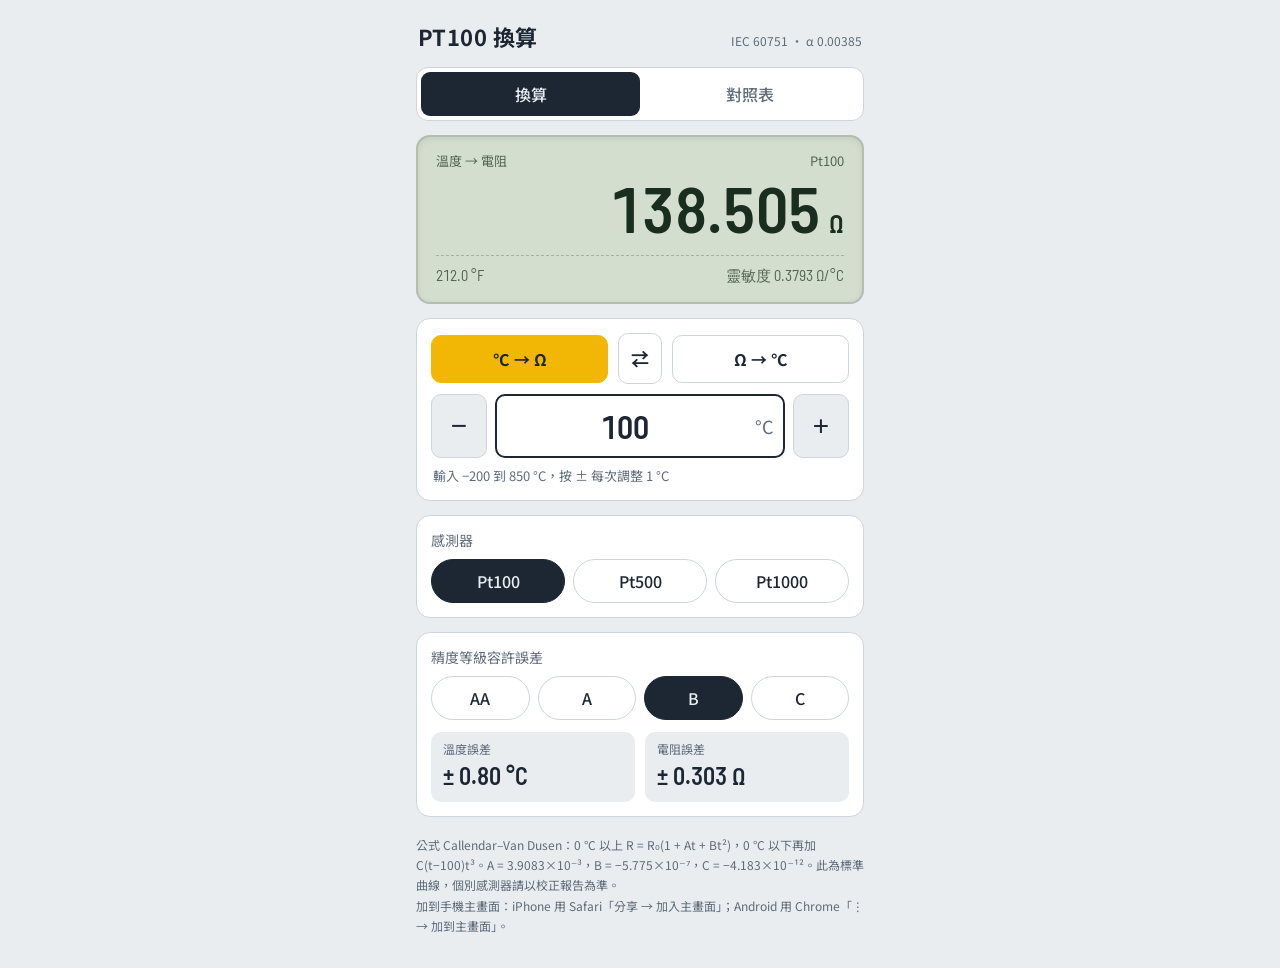
==== index.html @ a7bcea41 "新增 PT100 換算工具 PT100 換算" ====
<!DOCTYPE html>
<html lang="zh-Hant">
<head>
<meta charset="utf-8">
<meta name="viewport" content="width=device-width, initial-scale=1, viewport-fit=cover">
<meta name="apple-mobile-web-app-capable" content="yes">
<meta name="mobile-web-app-capable" content="yes">
<meta name="apple-mobile-web-app-title" content="PT100換算">
<meta name="theme-color" content="#E9EDF0">
<title>PT100 換算</title>
<link rel="preconnect" href="https://fonts.googleapis.com">
<link rel="preconnect" href="https://fonts.gstatic.com" crossorigin>
<link href="https://fonts.googleapis.com/css2?family=Barlow+Semi+Condensed:wght@500;600;700&family=Noto+Sans+TC:wght@400;500;700&display=swap" rel="stylesheet">
<style>
:root{
  --bg:#E9EDF0; --surface:#FFFFFF; --ink:#1C2733; --muted:#5E6B78; --line:#CDD5DC;
  --lcd:#D4DECF; --lcd-ink:#1A2E1F; --lcd-dim:#4F6553; --signal:#F2B705; --signal-ink:#1C2733;
  --warn:#B3261E;
  color-scheme: light;
}
@media (prefers-color-scheme: dark){
  :root:not([data-theme="light"]){
    --bg:#151B21; --surface:#1F2730; --ink:#E6EBEF; --muted:#97A3AE; --line:#33404C;
    --lcd:#22301F; --lcd-ink:#C9F0B8; --lcd-dim:#86A57B; --signal:#F2B705; --signal-ink:#151B21;
    --warn:#FF8A80; color-scheme: dark;
  }
}
:root[data-theme="dark"]{
  --bg:#151B21; --surface:#1F2730; --ink:#E6EBEF; --muted:#97A3AE; --line:#33404C;
  --lcd:#22301F; --lcd-ink:#C9F0B8; --lcd-dim:#86A57B; --signal:#F2B705; --signal-ink:#151B21;
  --warn:#FF8A80; color-scheme: dark;
}
:root{box-sizing:border-box;padding-top:env(safe-area-inset-top,0px);padding-bottom:env(safe-area-inset-bottom,0px);}
*,*::before,*::after{box-sizing:inherit}
html{scroll-padding-top:env(safe-area-inset-top,0px);background:var(--bg)}
body{margin:0;background:var(--bg);color:var(--ink);font-family:"Noto Sans TC","PingFang TC","Microsoft JhengHei",system-ui,sans-serif;font-size:16px;line-height:1.5;-webkit-tap-highlight-color:transparent}
.num{font-family:"Barlow Semi Condensed","Roboto Condensed","Arial Narrow",sans-serif;font-variant-numeric:tabular-nums}
.wrap{max-width:480px;margin:0 auto;padding:16px 16px 32px}
header{display:flex;align-items:baseline;justify-content:space-between;margin:4px 2px 14px}
h1{font-size:22px;margin:0;font-weight:700;letter-spacing:.02em}
.std{font-size:12px;color:var(--muted)}

.tabs{display:grid;grid-template-columns:1fr 1fr;background:var(--surface);border:1px solid var(--line);border-radius:12px;padding:4px;margin-bottom:14px}
.tabs button{border:0;background:transparent;color:var(--muted);font:inherit;font-weight:500;padding:10px 0;border-radius:9px;cursor:pointer}
.tabs button[aria-selected="true"]{background:var(--ink);color:var(--bg)}

/* readout */
.lcd{background:var(--lcd);color:var(--lcd-ink);border-radius:14px;padding:14px 18px 16px;border:2px solid color-mix(in srgb,var(--lcd-ink) 18%,transparent);box-shadow:inset 0 2px 6px rgba(0,0,0,.08)}
.lcd-top{display:flex;justify-content:space-between;font-size:13px;color:var(--lcd-dim)}
.lcd-main{display:flex;align-items:baseline;justify-content:flex-end;gap:8px;margin-top:2px;min-height:76px}
.lcd-val{font-size:64px;font-weight:600;line-height:1.1;letter-spacing:.01em;overflow-wrap:anywhere;text-align:right}
.lcd-unit{font-size:26px;font-weight:600}
.lcd-sub{display:flex;justify-content:space-between;font-size:15px;color:var(--lcd-dim);border-top:1px dashed color-mix(in srgb,var(--lcd-ink) 25%,transparent);padding-top:8px;margin-top:6px}
.lcd.err .lcd-val{font-size:28px;color:var(--warn)}

.panel{background:var(--surface);border:1px solid var(--line);border-radius:14px;padding:14px;margin-top:14px}
.label{font-size:14px;color:var(--muted);margin:0 0 8px}
.dir{display:flex;align-items:center;gap:10px;margin-bottom:10px}
.dir button{flex:1;border:1px solid var(--line);background:transparent;color:var(--ink);font:inherit;font-weight:700;padding:11px 8px;border-radius:10px;cursor:pointer}
.dir button[aria-pressed="true"]{background:var(--signal);color:var(--signal-ink);border-color:var(--signal)}
.swap{flex:0 0 auto !important;width:44px;font-size:18px !important}

.entry{display:grid;grid-template-columns:56px 1fr 56px;gap:8px;align-items:stretch}
.entry button{border:1px solid var(--line);background:var(--bg);color:var(--ink);font-size:28px;line-height:1;border-radius:10px;cursor:pointer;touch-action:manipulation}
.entry button:active{background:var(--signal);color:var(--signal-ink)}
.field{position:relative}
.field input{width:100%;height:64px;border:2px solid var(--ink);border-radius:10px;background:var(--surface);color:var(--ink);font-size:32px;font-weight:600;text-align:center;padding:0 40px 0 10px}
.field input:focus{outline:3px solid var(--signal);outline-offset:1px}
.field span{position:absolute;right:12px;top:50%;transform:translateY(-50%);color:var(--muted);font-size:18px;pointer-events:none}
.hint{font-size:13px;color:var(--muted);margin:8px 2px 0}

.chips{display:flex;gap:8px;flex-wrap:wrap}
.chips button{flex:1;min-width:64px;border:1px solid var(--line);background:transparent;color:var(--ink);font:inherit;font-weight:500;padding:9px 6px;border-radius:999px;cursor:pointer}
.chips button[aria-pressed="true"]{background:var(--ink);color:var(--bg);border-color:var(--ink)}
.row{display:flex;justify-content:space-between;align-items:center;gap:12px}
.row + .row{margin-top:12px}
.wire{display:flex;align-items:center;gap:8px}
.wire input{width:96px;height:42px;border:1px solid var(--line);border-radius:8px;background:var(--bg);color:var(--ink);font-size:18px;text-align:center}
.tol{display:grid;grid-template-columns:1fr 1fr;gap:10px;margin-top:12px}
.tol div{background:var(--bg);border-radius:10px;padding:8px 12px}
.tol small{display:block;font-size:12px;color:var(--muted)}
.tol b{font-size:24px;font-weight:600}

/* table */
.find{display:flex;gap:8px;align-items:center}
.find input{flex:1;height:48px;border:2px solid var(--ink);border-radius:10px;background:var(--surface);color:var(--ink);font-size:22px;text-align:center}
.find select{height:48px;border:1px solid var(--line);border-radius:10px;background:var(--surface);color:var(--ink);font:inherit;padding:0 8px}
.tbl{margin-top:12px;background:var(--surface);border:1px solid var(--line);border-radius:14px;overflow:hidden}
.tbl-head,.tr{display:grid;grid-template-columns:1fr 1.2fr 1.2fr 1fr;text-align:right;padding:0 14px}
.tbl-head{background:var(--ink);color:var(--bg);font-size:13px;padding-top:9px;padding-bottom:9px;position:sticky;top:env(safe-area-inset-top,0px);z-index:2}
.tbl-body{position:relative;max-height:60vh;overflow-y:auto;-webkit-overflow-scrolling:touch}
.tr{font-size:18px;padding-top:7px;padding-bottom:7px;border-bottom:1px solid var(--line)}
.tr.ten{background:color-mix(in srgb,var(--signal) 10%,transparent)}
.tr.hit{background:var(--signal);color:var(--signal-ink);font-weight:700}
.tr span:first-child{font-weight:600}
.tr span:last-child,.tbl-head span:last-child{color:var(--muted)}
.tr.hit span:last-child{color:inherit}

footer{font-size:12px;color:var(--muted);margin-top:18px;line-height:1.7}
[hidden]{display:none !important}
@media (prefers-reduced-motion:no-preference){.lcd-val{transition:color .2s}}
</style>
</head>
<body>
<div class="wrap">
  <header>
    <h1>PT100 換算</h1>
    <span class="std">IEC 60751 · α 0.00385</span>
  </header>

  <div class="tabs" role="tablist">
    <button role="tab" aria-selected="true" data-tab="calc">換算</button>
    <button role="tab" aria-selected="false" data-tab="table">對照表</button>
  </div>

  <section id="calc">
    <div class="lcd" id="lcd" aria-live="polite">
      <div class="lcd-top"><span id="lcdMode">溫度 → 電阻</span><span id="lcdSensor">Pt100</span></div>
      <div class="lcd-main"><span class="lcd-val num" id="out">—</span><span class="lcd-unit num" id="outUnit">Ω</span></div>
      <div class="lcd-sub num"><span id="sub1"></span><span id="sub2"></span></div>
    </div>

    <div class="panel">
      <div class="dir">
        <button id="dT" aria-pressed="true">°C → Ω</button>
        <button class="swap" id="swap" aria-label="切換方向">⇄</button>
        <button id="dR" aria-pressed="false">Ω → °C</button>
      </div>
      <div class="entry">
        <button id="minus" aria-label="減少">−</button>
        <div class="field">
          <input id="inp" class="num" type="text" inputmode="decimal" enterkeyhint="done" autocomplete="off" value="100">
          <span id="inUnit">°C</span>
        </div>
        <button id="plus" aria-label="增加">+</button>
      </div>
      <p class="hint" id="hint">輸入 −200 到 850 °C，按 ± 每次調整 1 °C</p>
    </div>

    <div class="panel">
      <p class="label">感測器</p>
      <div class="chips" id="sensor">
        <button data-r0="100" aria-pressed="true">Pt100</button>
        <button data-r0="500" aria-pressed="false">Pt500</button>
        <button data-r0="1000" aria-pressed="false">Pt1000</button>
      </div>
      <div id="wireRow" hidden>
        <div class="row" style="margin-top:14px">
          <span>二線式導線電阻（來回合計）</span>
          <div class="wire"><input id="wire" class="num" type="text" inputmode="decimal" value="0"><span>Ω</span></div>
        </div>
        <p class="hint">三線或四線式接法填 0。填入後會先扣掉導線電阻再換算。</p>
      </div>
    </div>

    <div class="panel">
      <p class="label">精度等級容許誤差</p>
      <div class="chips" id="cls">
        <button data-c="AA" aria-pressed="false">AA</button>
        <button data-c="A" aria-pressed="false">A</button>
        <button data-c="B" aria-pressed="true">B</button>
        <button data-c="C" aria-pressed="false">C</button>
      </div>
      <div class="tol">
        <div><small>溫度誤差</small><b class="num" id="tolT">—</b></div>
        <div><small>電阻誤差</small><b class="num" id="tolR">—</b></div>
      </div>
    </div>
  </section>

  <section id="table" hidden>
    <div class="find">
      <input id="jump" class="num" type="text" inputmode="decimal" placeholder="跳到溫度 °C">
      <select id="step" aria-label="間隔">
        <option value="1">每 1 °C</option>
        <option value="5">每 5 °C</option>
        <option value="10" selected>每 10 °C</option>
      </select>
    </div>
    <div class="tbl">
      <div class="tbl-head"><span>°C</span><span id="thR">Pt100 Ω</span><span>Ω/°C</span><span>°F</span></div>
      <div class="tbl-body" id="tbody"></div>
    </div>
  </section>

  <footer>
    公式 Callendar–Van Dusen：0 °C 以上 R = R₀(1 + At + Bt²)，0 °C 以下再加 C(t−100)t³。A = 3.9083×10⁻³，B = −5.775×10⁻⁷，C = −4.183×10⁻¹²。此為標準曲線，個別感測器請以校正報告為準。<br>
    加到手機主畫面：iPhone 用 Safari「分享 → 加入主畫面」；Android 用 Chrome「⋮ → 加到主畫面」。
  </footer>
</div>

<script>
const A=3.9083e-3,B=-5.775e-7,C=-4.183e-12,TMIN=-200,TMAX=850;
const R=(t,r0)=>r0*(1+A*t+B*t*t+(t<0?C*(t-100)*t*t*t:0));
const dR=(t,r0)=>r0*(A+2*B*t+(t<0?C*(4*t*t*t-300*t*t):0));
function T(r,r0){
  const q=(-A+Math.sqrt(Math.max(0,A*A-4*B*(1-r/r0))))/(2*B);
  if(r>=r0) return q;
  let t=q; for(let i=0;i<8;i++){t-= (R(t,r0)-r)/dR(t,r0);} return t;
}
const TOL={AA:[0.10,0.0017],A:[0.15,0.002],B:[0.30,0.005],C:[0.60,0.010]};
const $=id=>document.getElementById(id);
const fmt=(v,d)=>v.toLocaleString('zh-TW',{minimumFractionDigits:d,maximumFractionDigits:d});

let st={dir:'T',r0:100,cls:'B',tVal:'100',rVal:'138.51',wire:'0'};
try{const s=JSON.parse(localStorage.getItem('pt100')||'null'); if(s) st={...st,...s};}catch(e){}
const save=()=>{try{localStorage.setItem('pt100',JSON.stringify(st))}catch(e){}};

function parse(s){const v=parseFloat(String(s).replace(/[,，\s]/g,'').replace('−','-'));return isNaN(v)?null:v;}

function render(){
  const isT=st.dir==='T', name='Pt'+st.r0;
  $('dT').setAttribute('aria-pressed',isT); $('dR').setAttribute('aria-pressed',!isT);
  $('lcdMode').textContent=isT?'溫度 → 電阻':'電阻 → 溫度';
  $('lcdSensor').textContent=name; $('thR').textContent=name+' Ω';
  $('inUnit').textContent=isT?'°C':'Ω'; $('outUnit').textContent=isT?'Ω':'°C';
  $('wireRow').hidden=isT;
  $('hint').textContent=isT?'輸入 −200 到 850 °C，按 ± 每次調整 1 °C'
    :`輸入 ${fmt(R(TMIN,st.r0),2)} 到 ${fmt(R(TMAX,st.r0),2)} Ω，按 ± 每次調整 ${st.r0>=1000?'1':'0.1'} Ω`;
  document.querySelectorAll('#sensor button').forEach(b=>b.setAttribute('aria-pressed',+b.dataset.r0===st.r0));
  document.querySelectorAll('#cls button').forEach(b=>b.setAttribute('aria-pressed',b.dataset.c===st.cls));
  if(document.activeElement!==$('inp')) $('inp').value=isT?st.tVal:st.rVal;
  if(document.activeElement!==$('wire')) $('wire').value=st.wire;
  compute();
}

function showErr(msg){
  $('lcd').classList.add('err'); $('out').textContent=msg; $('outUnit').textContent='';
  $('sub1').textContent=''; $('sub2').textContent=''; $('tolT').textContent='—'; $('tolR').textContent='—';
}
function compute(){
  $('lcd').classList.remove('err');
  const v=parse(st.dir==='T'?st.tVal:st.rVal);
  if(v===null) return showErr('請輸入數字');
  let t,r;
  if(st.dir==='T'){
    if(v<TMIN||v>TMAX) return showErr('超出 −200～850 °C');
    t=v; r=R(t,st.r0);
    $('out').textContent=fmt(r,st.r0>=1000?2:3); $('outUnit').textContent='Ω';
    $('sub1').textContent=`${fmt(t*9/5+32,1)} °F`;
  }else{
    const w=parse(st.wire)||0; r=v-w;
    if(r<R(TMIN,st.r0)||r>R(TMAX,st.r0)) return showErr('超出量測範圍');
    t=T(r,st.r0);
    $('out').textContent=fmt(t,2); $('outUnit').textContent='°C';
    $('sub1').textContent=`${fmt(t*9/5+32,1)} °F`;
  }
  $('sub2').textContent=`靈敏度 ${fmt(dR(t,st.r0),4)} Ω/°C`;
  const [a,k]=TOL[st.cls], tt=a+k*Math.abs(t);
  $('tolT').textContent=`± ${fmt(tt,2)} °C`;
  $('tolR').textContent=`± ${fmt(tt*dR(t,st.r0),3)} Ω`;
  save();
}

$('inp').addEventListener('input',e=>{st.dir==='T'?st.tVal=e.target.value:st.rVal=e.target.value;compute();});
$('wire').addEventListener('input',e=>{st.wire=e.target.value;compute();});
function setDir(d){
  if(d===st.dir) return;
  // carry the current result over so switching feels continuous
  const v=parse(st.dir==='T'?st.tVal:st.rVal);
  if(v!==null){
    if(st.dir==='T'&&v>=TMIN&&v<=TMAX) st.rVal=R(v,st.r0).toFixed(st.r0>=1000?2:3);
    if(st.dir==='R'){const r=v-(parse(st.wire)||0); if(r>=R(TMIN,st.r0)&&r<=R(TMAX,st.r0)) st.tVal=T(r,st.r0).toFixed(1);}
  }
  st.dir=d; render();
}
$('dT').onclick=()=>setDir('T'); $('dR').onclick=()=>setDir('R');
$('swap').onclick=()=>setDir(st.dir==='T'?'R':'T');
function bump(s){
  const step=st.dir==='T'?1:(st.r0>=1000?1:0.1);
  const cur=parse(st.dir==='T'?st.tVal:st.rVal)??0;
  const n=Math.round((cur+s*step)*1000)/1000;
  const str=st.dir==='T'?String(n):n.toFixed(st.r0>=1000?1:2);
  st.dir==='T'?st.tVal=str:st.rVal=str; $('inp').value=str; compute();
}
function holdable(el,s){
  let t1,t2; const stop=()=>{clearTimeout(t1);clearInterval(t2);};
  el.addEventListener('pointerdown',e=>{e.preventDefault();bump(s);t1=setTimeout(()=>{t2=setInterval(()=>bump(s),70)},400);});
  ['pointerup','pointerleave','pointercancel'].forEach(ev=>el.addEventListener(ev,stop));
}
holdable($('minus'),-1); holdable($('plus'),1);
document.querySelectorAll('#sensor button').forEach(b=>b.onclick=()=>{
  const old=st.r0; st.r0=+b.dataset.r0;
  const rv=parse(st.rVal); if(rv!==null) st.rVal=(rv*st.r0/old).toFixed(st.r0>=1000?2:3);
  render(); buildTable();
});
document.querySelectorAll('#cls button').forEach(b=>b.onclick=()=>{st.cls=b.dataset.c;render();});

// tabs
document.querySelectorAll('.tabs button').forEach(b=>b.onclick=()=>{
  document.querySelectorAll('.tabs button').forEach(x=>x.setAttribute('aria-selected',x===b));
  $('calc').hidden=b.dataset.tab!=='calc'; $('table').hidden=b.dataset.tab!=='table';
  if(b.dataset.tab==='table') buildTable();
});

// table
function buildTable(){
  const step=+$('step').value, rows=[];
  for(let t=TMIN;t<=TMAX;t+=step){
    rows.push(`<div class="tr num${t%10===0&&step<10?' ten':''}" data-t="${t}"><span>${t}</span><span>${fmt(R(t,st.r0),2)}</span><span>${fmt(dR(t,st.r0),3)}</span><span>${fmt(t*9/5+32,0)}</span></div>`);
  }
  $('tbody').innerHTML=rows.join(''); jump();
}
function jump(){
  const v=parse($('jump').value); document.querySelectorAll('.tr.hit').forEach(e=>e.classList.remove('hit'));
  if(v===null) return;
  const step=+$('step').value, t=Math.max(TMIN,Math.min(TMAX,Math.round(v/step)*step));
  const el=$('tbody').querySelector(`[data-t="${t}"]`);
  if(el){el.classList.add('hit'); $('tbody').scrollTop=el.offsetTop-$('tbody').clientHeight/2+el.clientHeight/2;}
}
$('jump').addEventListener('input',jump); $('step').addEventListener('change',buildTable);

render();
</script>
</body>
</html>
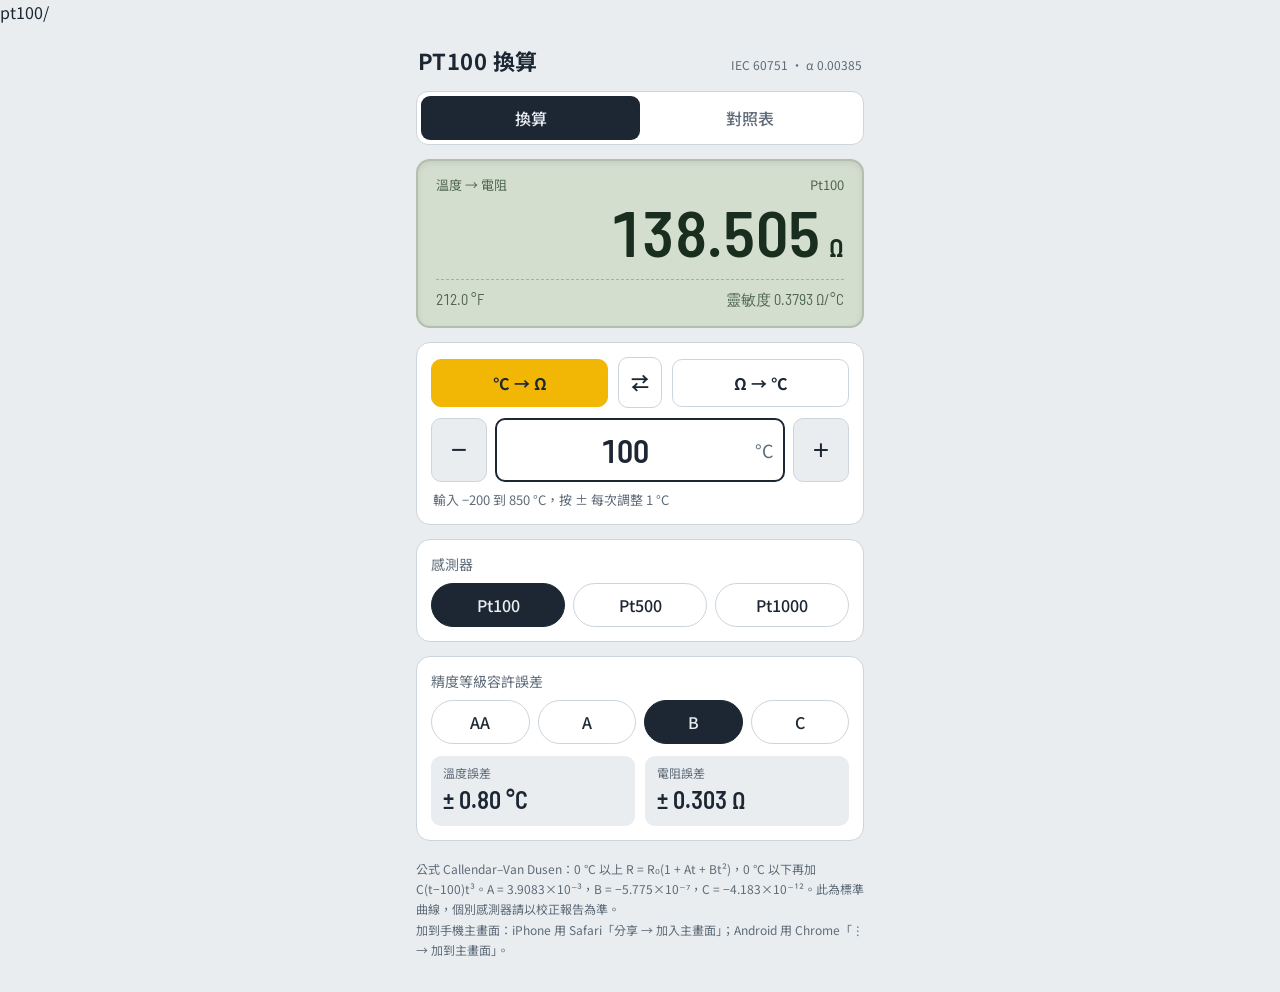
==== commit 8472328d: "Add pt100 directory to index.html" ====
--- a/index.html
+++ b/index.html
@@ -1,3 +1,4 @@
+pt100/
 <!DOCTYPE html>
 <html lang="zh-Hant">
 <head>
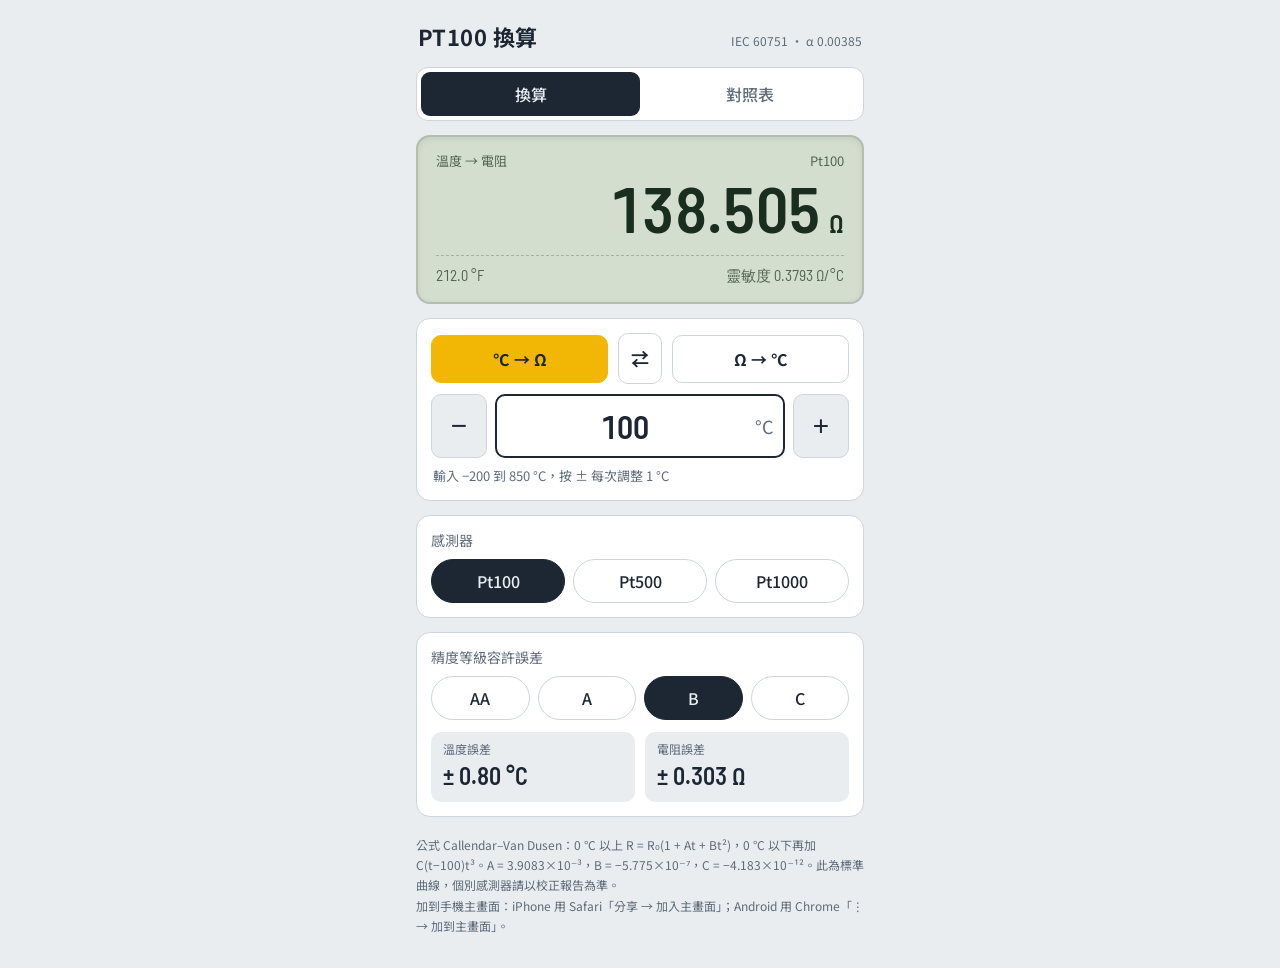
==== commit c967b718: "Update index.html" ====
--- a/index.html
+++ b/index.html
@@ -1,4 +1,3 @@
-pt100/
 <!DOCTYPE html>
 <html lang="zh-Hant">
 <head>
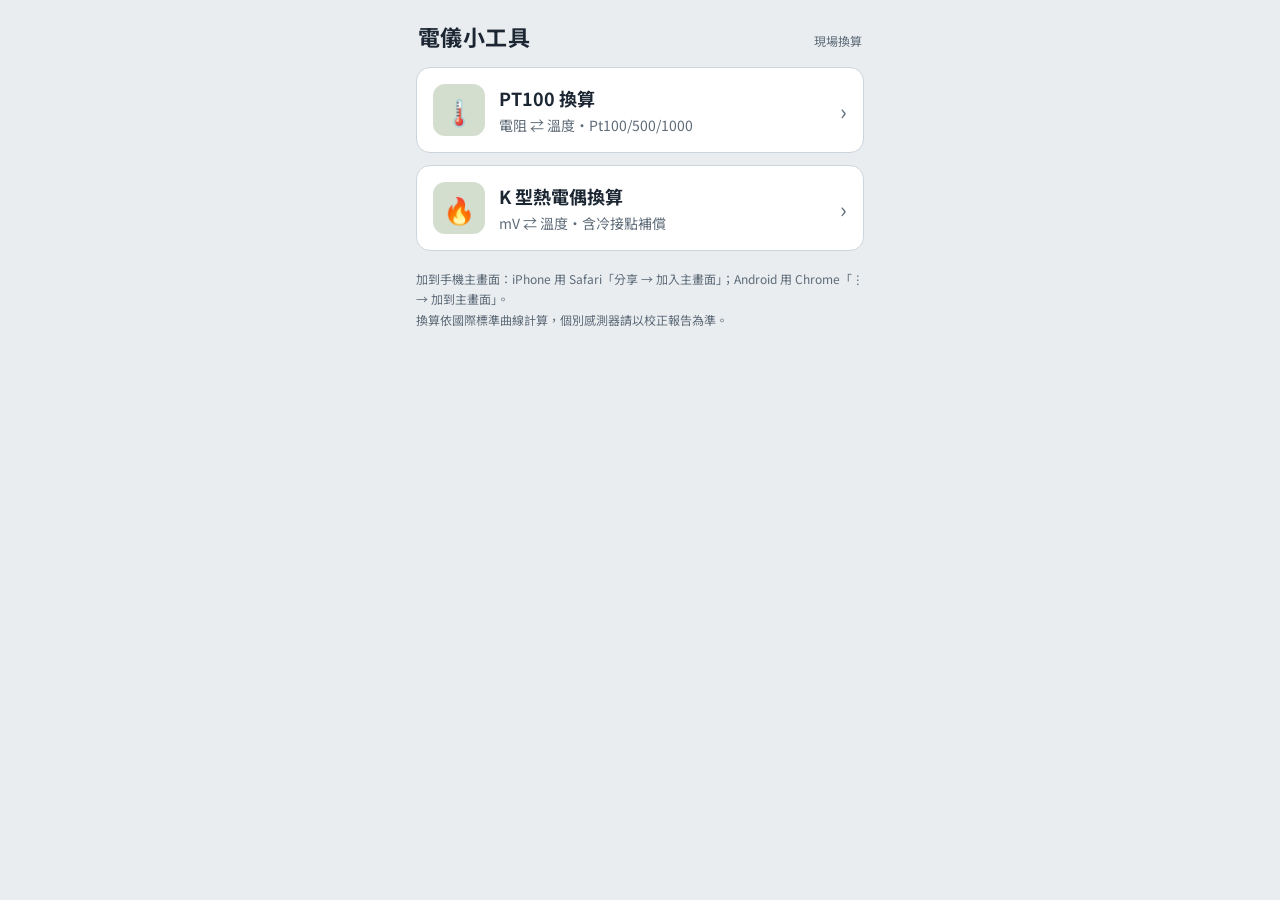
==== commit 6264ce26: "整理網站：新增首頁、PT100、K型熱電偶" ====
--- a/index.html
+++ b/index.html
@@ -5,9 +5,9 @@
 <meta name="viewport" content="width=device-width, initial-scale=1, viewport-fit=cover">
 <meta name="apple-mobile-web-app-capable" content="yes">
 <meta name="mobile-web-app-capable" content="yes">
-<meta name="apple-mobile-web-app-title" content="PT100換算">
+<meta name="apple-mobile-web-app-title" content="電儀小工具">
 <meta name="theme-color" content="#E9EDF0">
-<title>PT100 換算</title>
+<title>電儀小工具</title>
 <link rel="preconnect" href="https://fonts.googleapis.com">
 <link rel="preconnect" href="https://fonts.gstatic.com" crossorigin>
 <link href="https://fonts.googleapis.com/css2?family=Barlow+Semi+Condensed:wght@500;600;700&family=Noto+Sans+TC:wght@400;500;700&display=swap" rel="stylesheet">
@@ -97,220 +97,29 @@
 .tr.hit span:last-child{color:inherit}
 
 footer{font-size:12px;color:var(--muted);margin-top:18px;line-height:1.7}
+.cj{display:flex;gap:8px;align-items:center;margin-top:10px;flex-wrap:wrap}
+.cj input{width:90px;height:44px;border:1px solid var(--line);border-radius:8px;background:var(--bg);color:var(--ink);font-size:20px;text-align:center}
+.cj button{border:1px solid var(--line);background:transparent;color:var(--ink);font:inherit;padding:8px 12px;border-radius:999px;cursor:pointer}
+.cj button[aria-pressed="true"]{background:var(--ink);color:var(--bg);border-color:var(--ink)}
+.wires{display:grid;grid-template-columns:auto 1fr 1fr;gap:6px 12px;font-size:14px;margin-top:4px}
+.wires b{font-weight:500}
+.dot{display:inline-block;width:12px;height:12px;border-radius:50%;margin-right:6px;vertical-align:-1px;border:1px solid var(--line)}
+.tool{display:flex;align-items:center;gap:14px;background:var(--surface);border:1px solid var(--line);border-radius:14px;padding:16px;margin-top:12px;color:var(--ink);text-decoration:none}
+.tool:active{border-color:var(--signal)}
+.ico{flex:0 0 52px;height:52px;border-radius:12px;background:var(--lcd);color:var(--lcd-ink);display:grid;place-items:center;font-size:26px}
+.tool b{display:block;font-size:18px}
+.tool small{color:var(--muted);font-size:14px}
+.go{margin-left:auto;color:var(--muted);font-size:22px}
 [hidden]{display:none !important}
 @media (prefers-reduced-motion:no-preference){.lcd-val{transition:color .2s}}
 </style>
 </head>
 <body>
 <div class="wrap">
-  <header>
-    <h1>PT100 換算</h1>
-    <span class="std">IEC 60751 · α 0.00385</span>
-  </header>
-
-  <div class="tabs" role="tablist">
-    <button role="tab" aria-selected="true" data-tab="calc">換算</button>
-    <button role="tab" aria-selected="false" data-tab="table">對照表</button>
-  </div>
-
-  <section id="calc">
-    <div class="lcd" id="lcd" aria-live="polite">
-      <div class="lcd-top"><span id="lcdMode">溫度 → 電阻</span><span id="lcdSensor">Pt100</span></div>
-      <div class="lcd-main"><span class="lcd-val num" id="out">—</span><span class="lcd-unit num" id="outUnit">Ω</span></div>
-      <div class="lcd-sub num"><span id="sub1"></span><span id="sub2"></span></div>
-    </div>
-
-    <div class="panel">
-      <div class="dir">
-        <button id="dT" aria-pressed="true">°C → Ω</button>
-        <button class="swap" id="swap" aria-label="切換方向">⇄</button>
-        <button id="dR" aria-pressed="false">Ω → °C</button>
-      </div>
-      <div class="entry">
-        <button id="minus" aria-label="減少">−</button>
-        <div class="field">
-          <input id="inp" class="num" type="text" inputmode="decimal" enterkeyhint="done" autocomplete="off" value="100">
-          <span id="inUnit">°C</span>
-        </div>
-        <button id="plus" aria-label="增加">+</button>
-      </div>
-      <p class="hint" id="hint">輸入 −200 到 850 °C，按 ± 每次調整 1 °C</p>
-    </div>
-
-    <div class="panel">
-      <p class="label">感測器</p>
-      <div class="chips" id="sensor">
-        <button data-r0="100" aria-pressed="true">Pt100</button>
-        <button data-r0="500" aria-pressed="false">Pt500</button>
-        <button data-r0="1000" aria-pressed="false">Pt1000</button>
-      </div>
-      <div id="wireRow" hidden>
-        <div class="row" style="margin-top:14px">
-          <span>二線式導線電阻（來回合計）</span>
-          <div class="wire"><input id="wire" class="num" type="text" inputmode="decimal" value="0"><span>Ω</span></div>
-        </div>
-        <p class="hint">三線或四線式接法填 0。填入後會先扣掉導線電阻再換算。</p>
-      </div>
-    </div>
-
-    <div class="panel">
-      <p class="label">精度等級容許誤差</p>
-      <div class="chips" id="cls">
-        <button data-c="AA" aria-pressed="false">AA</button>
-        <button data-c="A" aria-pressed="false">A</button>
-        <button data-c="B" aria-pressed="true">B</button>
-        <button data-c="C" aria-pressed="false">C</button>
-      </div>
-      <div class="tol">
-        <div><small>溫度誤差</small><b class="num" id="tolT">—</b></div>
-        <div><small>電阻誤差</small><b class="num" id="tolR">—</b></div>
-      </div>
-    </div>
-  </section>
-
-  <section id="table" hidden>
-    <div class="find">
-      <input id="jump" class="num" type="text" inputmode="decimal" placeholder="跳到溫度 °C">
-      <select id="step" aria-label="間隔">
-        <option value="1">每 1 °C</option>
-        <option value="5">每 5 °C</option>
-        <option value="10" selected>每 10 °C</option>
-      </select>
-    </div>
-    <div class="tbl">
-      <div class="tbl-head"><span>°C</span><span id="thR">Pt100 Ω</span><span>Ω/°C</span><span>°F</span></div>
-      <div class="tbl-body" id="tbody"></div>
-    </div>
-  </section>
-
-  <footer>
-    公式 Callendar–Van Dusen：0 °C 以上 R = R₀(1 + At + Bt²)，0 °C 以下再加 C(t−100)t³。A = 3.9083×10⁻³，B = −5.775×10⁻⁷，C = −4.183×10⁻¹²。此為標準曲線，個別感測器請以校正報告為準。<br>
-    加到手機主畫面：iPhone 用 Safari「分享 → 加入主畫面」；Android 用 Chrome「⋮ → 加到主畫面」。
-  </footer>
+  <header><h1>電儀小工具</h1><span class="std">現場換算</span></header>
+  <a class="tool" href="pt100/"><span class="ico">🌡️</span><span><b>PT100 換算</b><small>電阻 ⇄ 溫度・Pt100/500/1000</small></span><span class="go">›</span></a>
+  <a class="tool" href="k-type/"><span class="ico">🔥</span><span><b>K 型熱電偶換算</b><small>mV ⇄ 溫度・含冷接點補償</small></span><span class="go">›</span></a>
+  <footer>加到手機主畫面：iPhone 用 Safari「分享 → 加入主畫面」；Android 用 Chrome「⋮ → 加到主畫面」。<br>換算依國際標準曲線計算，個別感測器請以校正報告為準。</footer>
 </div>
-
-<script>
-const A=3.9083e-3,B=-5.775e-7,C=-4.183e-12,TMIN=-200,TMAX=850;
-const R=(t,r0)=>r0*(1+A*t+B*t*t+(t<0?C*(t-100)*t*t*t:0));
-const dR=(t,r0)=>r0*(A+2*B*t+(t<0?C*(4*t*t*t-300*t*t):0));
-function T(r,r0){
-  const q=(-A+Math.sqrt(Math.max(0,A*A-4*B*(1-r/r0))))/(2*B);
-  if(r>=r0) return q;
-  let t=q; for(let i=0;i<8;i++){t-= (R(t,r0)-r)/dR(t,r0);} return t;
-}
-const TOL={AA:[0.10,0.0017],A:[0.15,0.002],B:[0.30,0.005],C:[0.60,0.010]};
-const $=id=>document.getElementById(id);
-const fmt=(v,d)=>v.toLocaleString('zh-TW',{minimumFractionDigits:d,maximumFractionDigits:d});
-
-let st={dir:'T',r0:100,cls:'B',tVal:'100',rVal:'138.51',wire:'0'};
-try{const s=JSON.parse(localStorage.getItem('pt100')||'null'); if(s) st={...st,...s};}catch(e){}
-const save=()=>{try{localStorage.setItem('pt100',JSON.stringify(st))}catch(e){}};
-
-function parse(s){const v=parseFloat(String(s).replace(/[,，\s]/g,'').replace('−','-'));return isNaN(v)?null:v;}
-
-function render(){
-  const isT=st.dir==='T', name='Pt'+st.r0;
-  $('dT').setAttribute('aria-pressed',isT); $('dR').setAttribute('aria-pressed',!isT);
-  $('lcdMode').textContent=isT?'溫度 → 電阻':'電阻 → 溫度';
-  $('lcdSensor').textContent=name; $('thR').textContent=name+' Ω';
-  $('inUnit').textContent=isT?'°C':'Ω'; $('outUnit').textContent=isT?'Ω':'°C';
-  $('wireRow').hidden=isT;
-  $('hint').textContent=isT?'輸入 −200 到 850 °C，按 ± 每次調整 1 °C'
-    :`輸入 ${fmt(R(TMIN,st.r0),2)} 到 ${fmt(R(TMAX,st.r0),2)} Ω，按 ± 每次調整 ${st.r0>=1000?'1':'0.1'} Ω`;
-  document.querySelectorAll('#sensor button').forEach(b=>b.setAttribute('aria-pressed',+b.dataset.r0===st.r0));
-  document.querySelectorAll('#cls button').forEach(b=>b.setAttribute('aria-pressed',b.dataset.c===st.cls));
-  if(document.activeElement!==$('inp')) $('inp').value=isT?st.tVal:st.rVal;
-  if(document.activeElement!==$('wire')) $('wire').value=st.wire;
-  compute();
-}
-
-function showErr(msg){
-  $('lcd').classList.add('err'); $('out').textContent=msg; $('outUnit').textContent='';
-  $('sub1').textContent=''; $('sub2').textContent=''; $('tolT').textContent='—'; $('tolR').textContent='—';
-}
-function compute(){
-  $('lcd').classList.remove('err');
-  const v=parse(st.dir==='T'?st.tVal:st.rVal);
-  if(v===null) return showErr('請輸入數字');
-  let t,r;
-  if(st.dir==='T'){
-    if(v<TMIN||v>TMAX) return showErr('超出 −200～850 °C');
-    t=v; r=R(t,st.r0);
-    $('out').textContent=fmt(r,st.r0>=1000?2:3); $('outUnit').textContent='Ω';
-    $('sub1').textContent=`${fmt(t*9/5+32,1)} °F`;
-  }else{
-    const w=parse(st.wire)||0; r=v-w;
-    if(r<R(TMIN,st.r0)||r>R(TMAX,st.r0)) return showErr('超出量測範圍');
-    t=T(r,st.r0);
-    $('out').textContent=fmt(t,2); $('outUnit').textContent='°C';
-    $('sub1').textContent=`${fmt(t*9/5+32,1)} °F`;
-  }
-  $('sub2').textContent=`靈敏度 ${fmt(dR(t,st.r0),4)} Ω/°C`;
-  const [a,k]=TOL[st.cls], tt=a+k*Math.abs(t);
-  $('tolT').textContent=`± ${fmt(tt,2)} °C`;
-  $('tolR').textContent=`± ${fmt(tt*dR(t,st.r0),3)} Ω`;
-  save();
-}
-
-$('inp').addEventListener('input',e=>{st.dir==='T'?st.tVal=e.target.value:st.rVal=e.target.value;compute();});
-$('wire').addEventListener('input',e=>{st.wire=e.target.value;compute();});
-function setDir(d){
-  if(d===st.dir) return;
-  // carry the current result over so switching feels continuous
-  const v=parse(st.dir==='T'?st.tVal:st.rVal);
-  if(v!==null){
-    if(st.dir==='T'&&v>=TMIN&&v<=TMAX) st.rVal=R(v,st.r0).toFixed(st.r0>=1000?2:3);
-    if(st.dir==='R'){const r=v-(parse(st.wire)||0); if(r>=R(TMIN,st.r0)&&r<=R(TMAX,st.r0)) st.tVal=T(r,st.r0).toFixed(1);}
-  }
-  st.dir=d; render();
-}
-$('dT').onclick=()=>setDir('T'); $('dR').onclick=()=>setDir('R');
-$('swap').onclick=()=>setDir(st.dir==='T'?'R':'T');
-function bump(s){
-  const step=st.dir==='T'?1:(st.r0>=1000?1:0.1);
-  const cur=parse(st.dir==='T'?st.tVal:st.rVal)??0;
-  const n=Math.round((cur+s*step)*1000)/1000;
-  const str=st.dir==='T'?String(n):n.toFixed(st.r0>=1000?1:2);
-  st.dir==='T'?st.tVal=str:st.rVal=str; $('inp').value=str; compute();
-}
-function holdable(el,s){
-  let t1,t2; const stop=()=>{clearTimeout(t1);clearInterval(t2);};
-  el.addEventListener('pointerdown',e=>{e.preventDefault();bump(s);t1=setTimeout(()=>{t2=setInterval(()=>bump(s),70)},400);});
-  ['pointerup','pointerleave','pointercancel'].forEach(ev=>el.addEventListener(ev,stop));
-}
-holdable($('minus'),-1); holdable($('plus'),1);
-document.querySelectorAll('#sensor button').forEach(b=>b.onclick=()=>{
-  const old=st.r0; st.r0=+b.dataset.r0;
-  const rv=parse(st.rVal); if(rv!==null) st.rVal=(rv*st.r0/old).toFixed(st.r0>=1000?2:3);
-  render(); buildTable();
-});
-document.querySelectorAll('#cls button').forEach(b=>b.onclick=()=>{st.cls=b.dataset.c;render();});
-
-// tabs
-document.querySelectorAll('.tabs button').forEach(b=>b.onclick=()=>{
-  document.querySelectorAll('.tabs button').forEach(x=>x.setAttribute('aria-selected',x===b));
-  $('calc').hidden=b.dataset.tab!=='calc'; $('table').hidden=b.dataset.tab!=='table';
-  if(b.dataset.tab==='table') buildTable();
-});
-
-// table
-function buildTable(){
-  const step=+$('step').value, rows=[];
-  for(let t=TMIN;t<=TMAX;t+=step){
-    rows.push(`<div class="tr num${t%10===0&&step<10?' ten':''}" data-t="${t}"><span>${t}</span><span>${fmt(R(t,st.r0),2)}</span><span>${fmt(dR(t,st.r0),3)}</span><span>${fmt(t*9/5+32,0)}</span></div>`);
-  }
-  $('tbody').innerHTML=rows.join(''); jump();
-}
-function jump(){
-  const v=parse($('jump').value); document.querySelectorAll('.tr.hit').forEach(e=>e.classList.remove('hit'));
-  if(v===null) return;
-  const step=+$('step').value, t=Math.max(TMIN,Math.min(TMAX,Math.round(v/step)*step));
-  const el=$('tbody').querySelector(`[data-t="${t}"]`);
-  if(el){el.classList.add('hit'); $('tbody').scrollTop=el.offsetTop-$('tbody').clientHeight/2+el.clientHeight/2;}
-}
-$('jump').addEventListener('input',jump); $('step').addEventListener('change',buildTable);
-
-render();
-</script>
 </body>
-</html>
+</html>
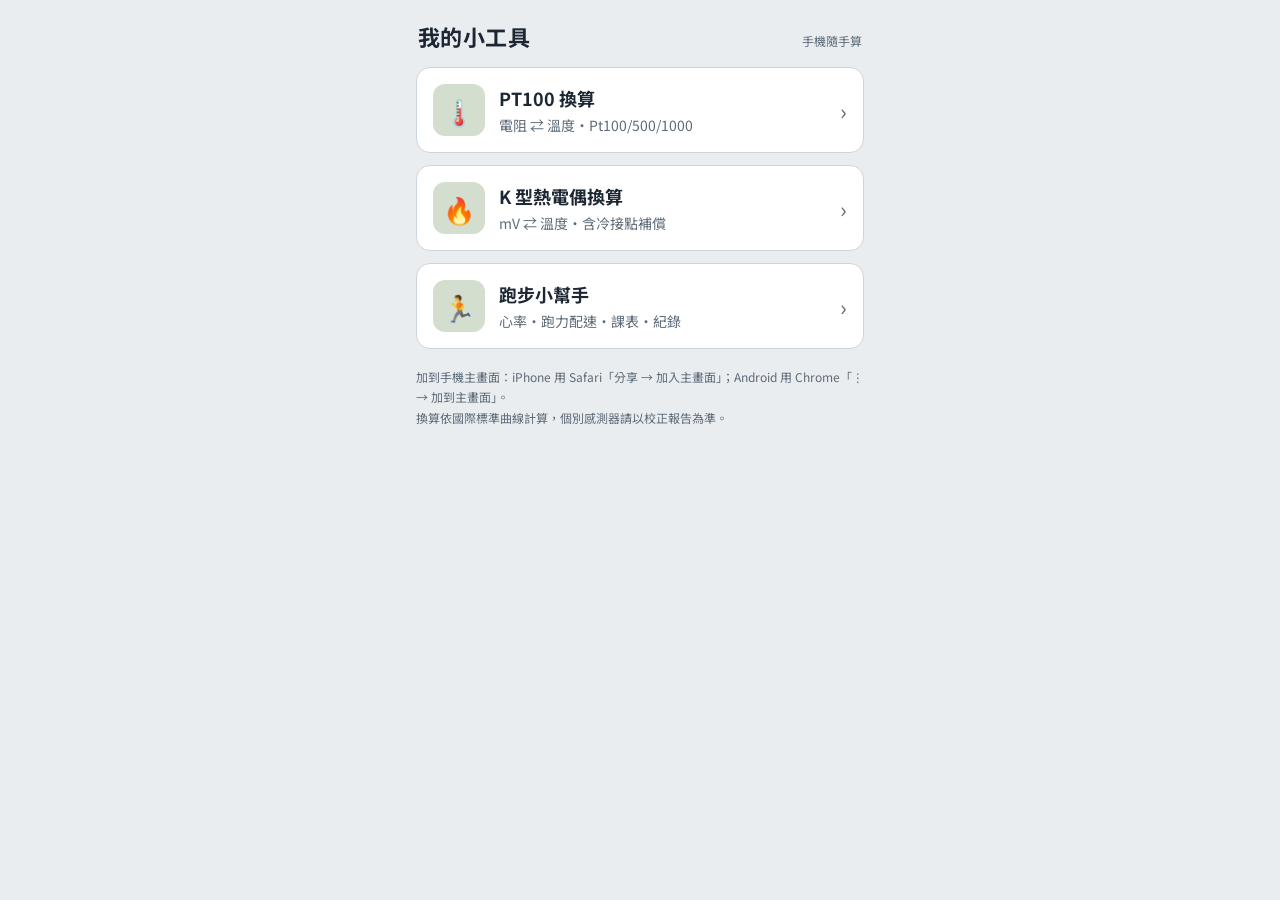
==== commit 788e759a: "新增跑步小幫手，首頁改名為我的小工具 Co-Authored-By: Claude Opus 5.5 <noreply@anthropic.com>" ====
--- a/index.html
+++ b/index.html
@@ -5,9 +5,9 @@
 <meta name="viewport" content="width=device-width, initial-scale=1, viewport-fit=cover">
 <meta name="apple-mobile-web-app-capable" content="yes">
 <meta name="mobile-web-app-capable" content="yes">
-<meta name="apple-mobile-web-app-title" content="電儀小工具">
+<meta name="apple-mobile-web-app-title" content="我的小工具">
 <meta name="theme-color" content="#E9EDF0">
-<title>電儀小工具</title>
+<title>我的小工具</title>
 <link rel="preconnect" href="https://fonts.googleapis.com">
 <link rel="preconnect" href="https://fonts.gstatic.com" crossorigin>
 <link href="https://fonts.googleapis.com/css2?family=Barlow+Semi+Condensed:wght@500;600;700&family=Noto+Sans+TC:wght@400;500;700&display=swap" rel="stylesheet">
@@ -116,9 +116,10 @@
 </head>
 <body>
 <div class="wrap">
-  <header><h1>電儀小工具</h1><span class="std">現場換算</span></header>
+  <header><h1>我的小工具</h1><span class="std">手機隨手算</span></header>
   <a class="tool" href="pt100/"><span class="ico">🌡️</span><span><b>PT100 換算</b><small>電阻 ⇄ 溫度・Pt100/500/1000</small></span><span class="go">›</span></a>
   <a class="tool" href="k-type/"><span class="ico">🔥</span><span><b>K 型熱電偶換算</b><small>mV ⇄ 溫度・含冷接點補償</small></span><span class="go">›</span></a>
+  <a class="tool" href="running/"><span class="ico">🏃</span><span><b>跑步小幫手</b><small>心率・跑力配速・課表・紀錄</small></span><span class="go">›</span></a>
   <footer>加到手機主畫面：iPhone 用 Safari「分享 → 加入主畫面」；Android 用 Chrome「⋮ → 加到主畫面」。<br>換算依國際標準曲線計算，個別感測器請以校正報告為準。</footer>
 </div>
 </body>
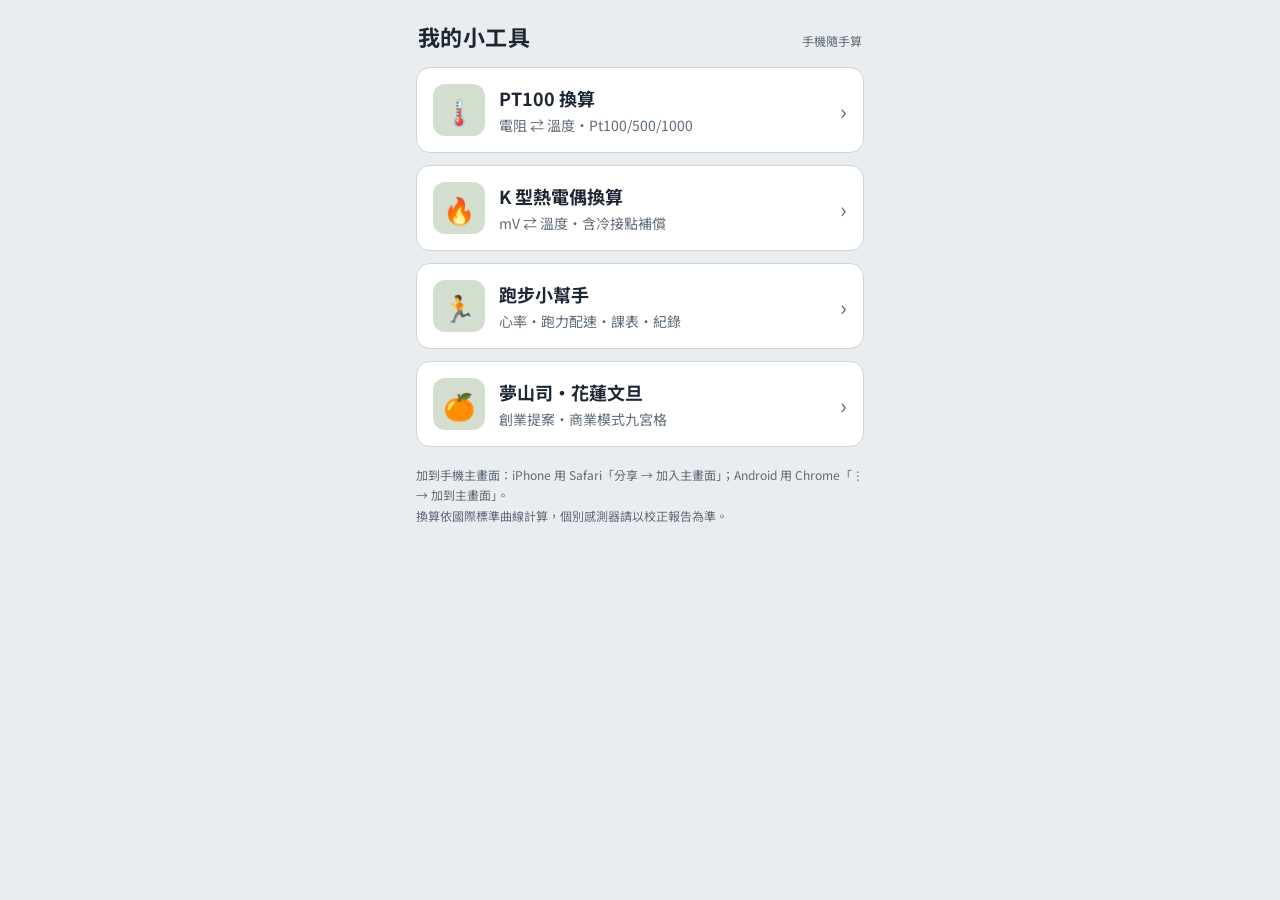
==== commit 5063c0b5: "新增夢山司花蓮文旦加工創業提案網頁（mengshansi/） Co-Authored-By: Claude Opus 5.5 <noreply@anthropic.com> Claude-Sessio" ====
--- a/index.html
+++ b/index.html
@@ -120,6 +120,7 @@
   <a class="tool" href="pt100/"><span class="ico">🌡️</span><span><b>PT100 換算</b><small>電阻 ⇄ 溫度・Pt100/500/1000</small></span><span class="go">›</span></a>
   <a class="tool" href="k-type/"><span class="ico">🔥</span><span><b>K 型熱電偶換算</b><small>mV ⇄ 溫度・含冷接點補償</small></span><span class="go">›</span></a>
   <a class="tool" href="running/"><span class="ico">🏃</span><span><b>跑步小幫手</b><small>心率・跑力配速・課表・紀錄</small></span><span class="go">›</span></a>
+  <a class="tool" href="mengshansi/"><span class="ico">🍊</span><span><b>夢山司・花蓮文旦</b><small>創業提案・商業模式九宮格</small></span><span class="go">›</span></a>
   <footer>加到手機主畫面：iPhone 用 Safari「分享 → 加入主畫面」；Android 用 Chrome「⋮ → 加到主畫面」。<br>換算依國際標準曲線計算，個別感測器請以校正報告為準。</footer>
 </div>
 </body>
